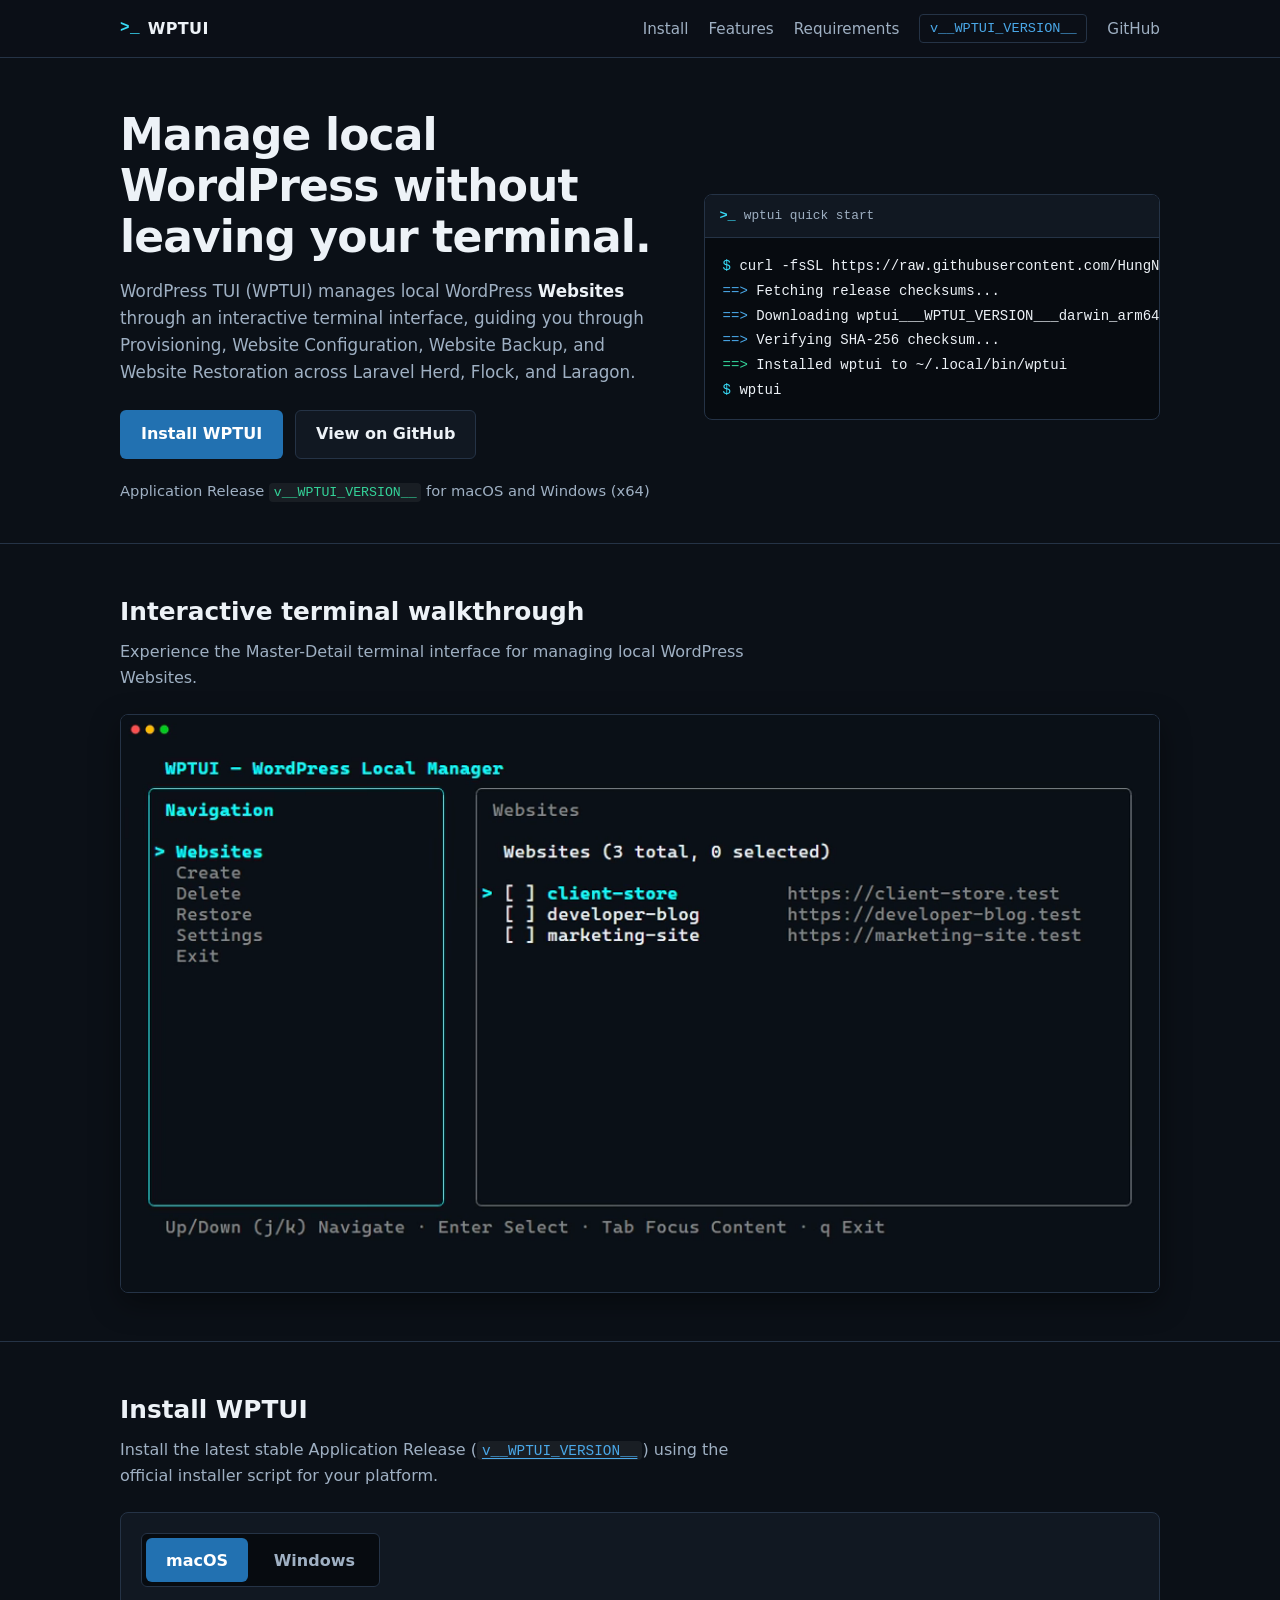
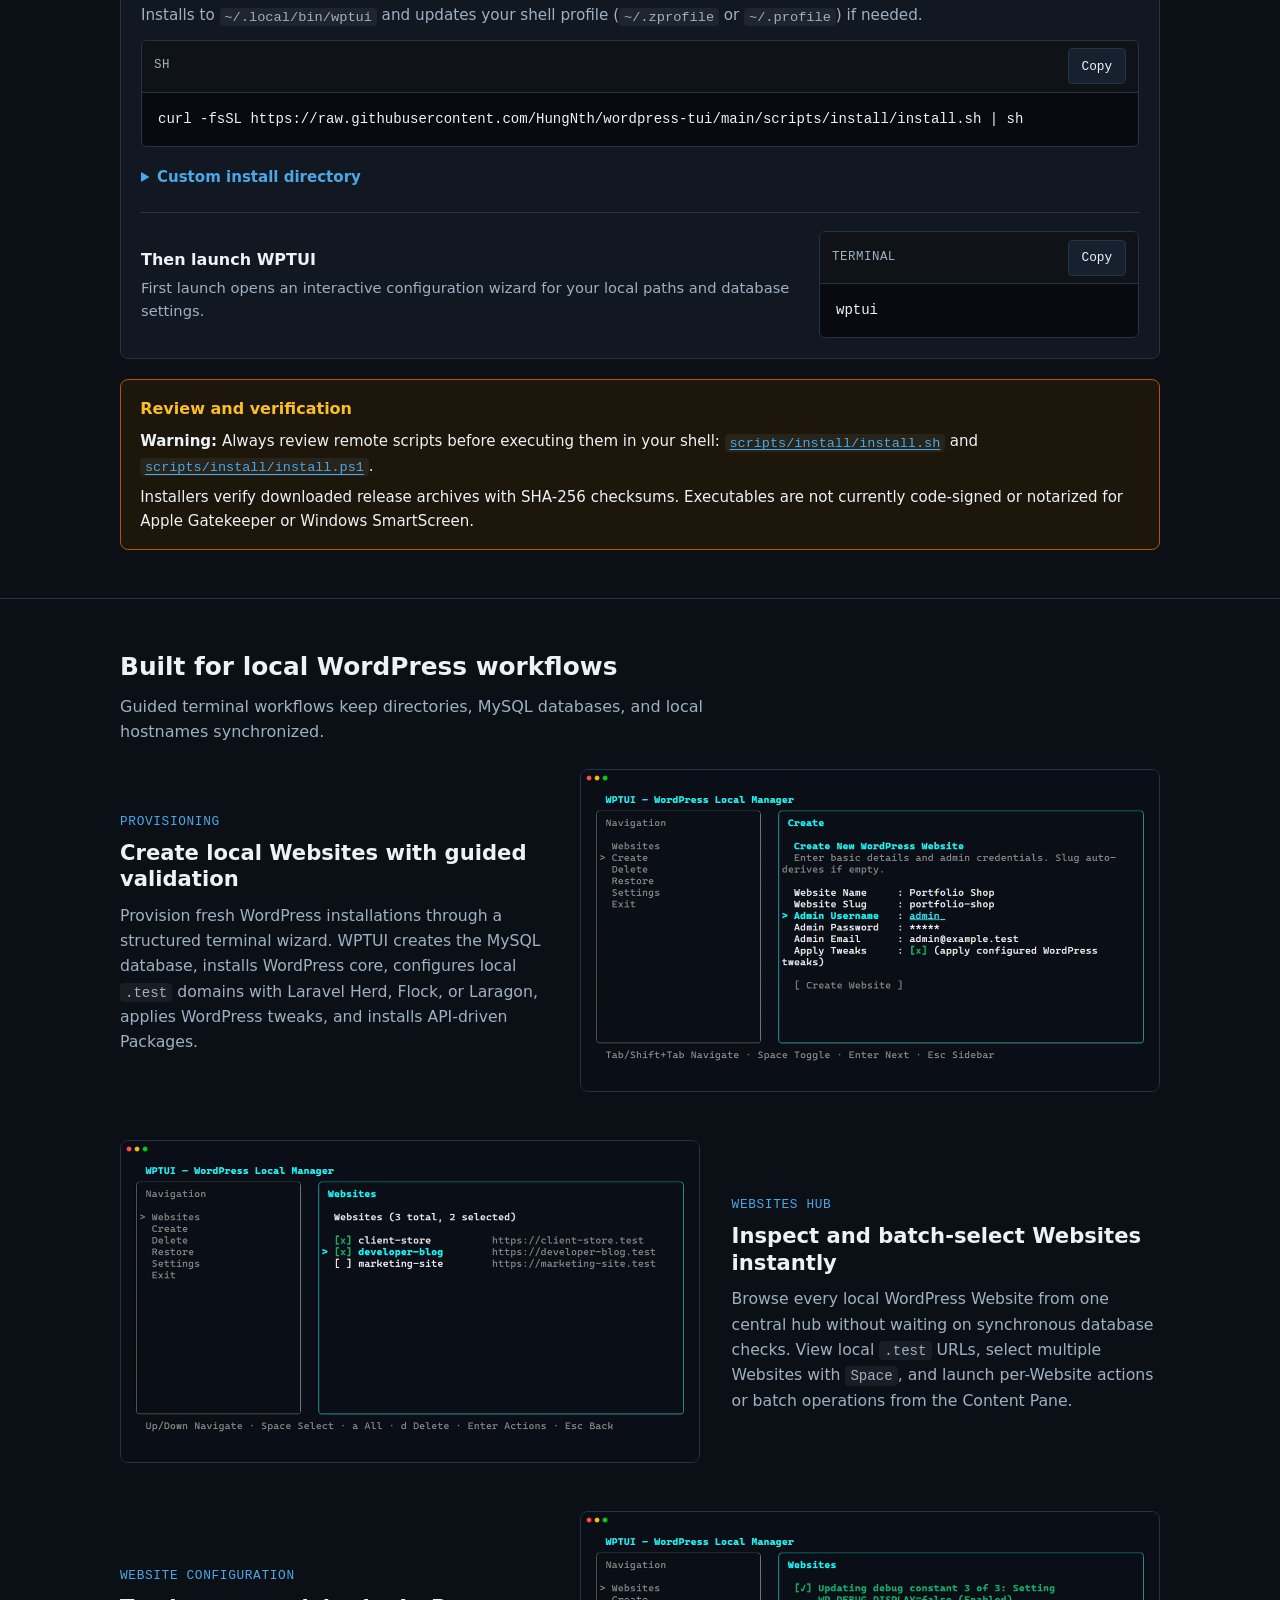
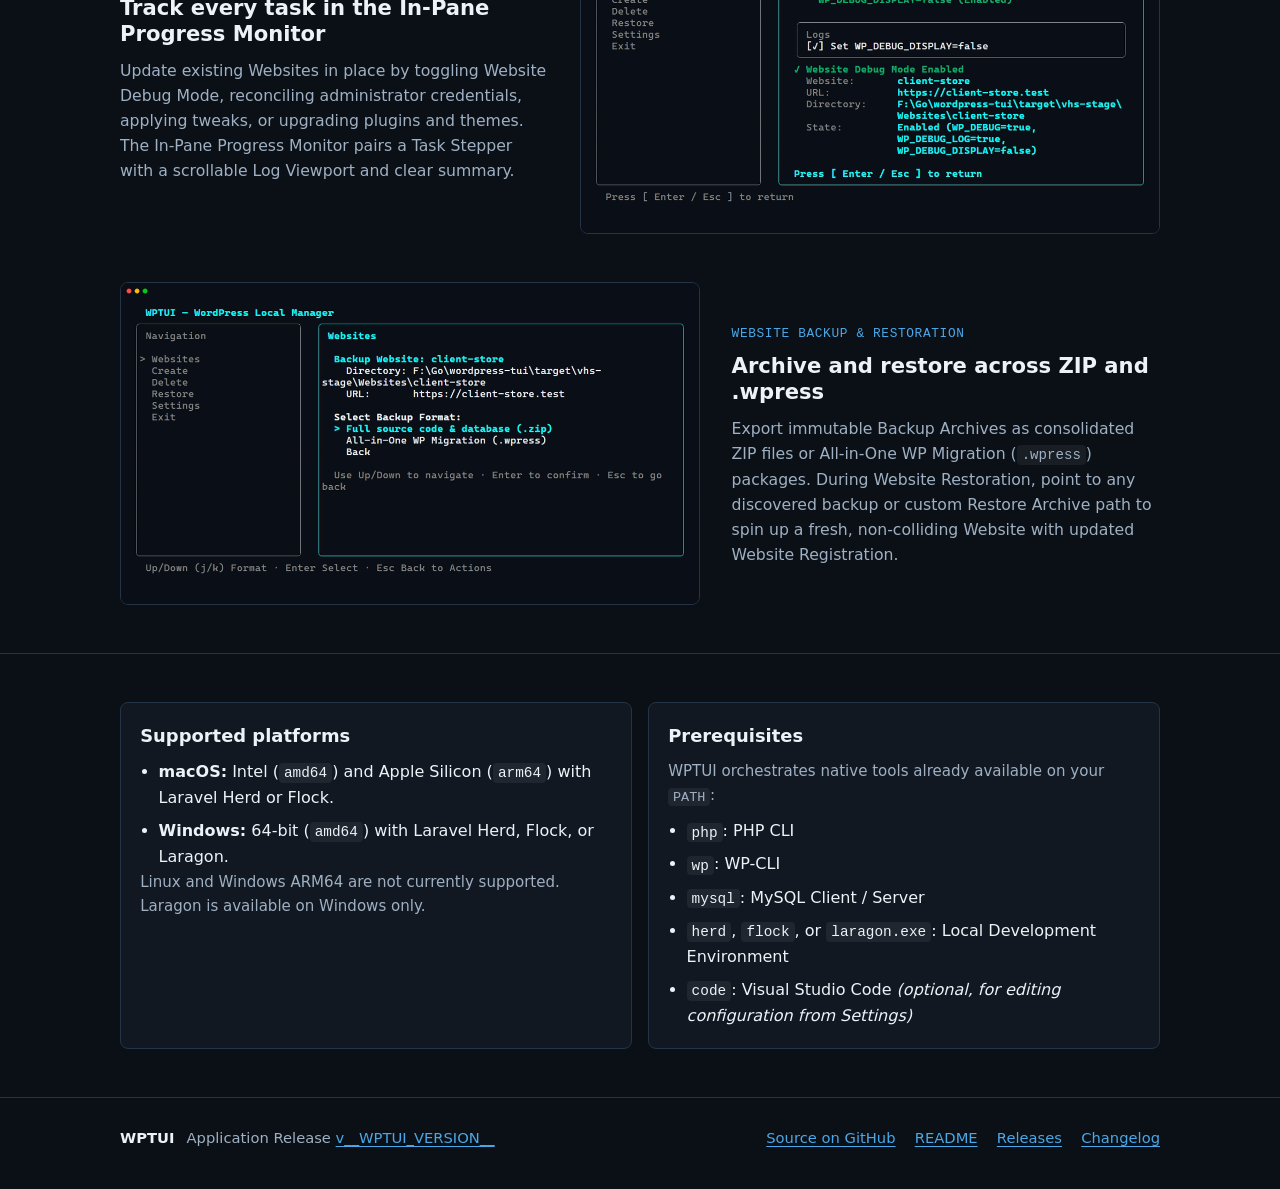
==== website/index.html @ 17cd55c3 "feat(pages): rename site to website and add TrueColor TUI demo and screenshots" ====
<!doctype html>
<html lang="en">
<head>
  <meta charset="utf-8">
  <meta name="viewport" content="width=device-width, initial-scale=1">
  <title>WPTUI: Manage local WordPress without leaving your terminal</title>
  <meta name="description" content="WordPress TUI (WPTUI) manages local WordPress Websites through an interactive terminal interface on macOS and Windows.">
  <link rel="stylesheet" href="styles.css">
</head>
<body>
  <a class="skip-link" href="#main">Skip to main content</a>

  <header class="site-header">
    <div class="container header-inner">
      <a class="brand" href="#top" aria-label="WPTUI home">
        <span class="brand-prompt" aria-hidden="true">&gt;_</span>
        <span class="brand-name">WPTUI</span>
      </a>
      <nav class="site-nav" aria-label="Primary">
        <a href="#install">Install</a>
        <a href="#features">Features</a>
        <a href="#requirements">Requirements</a>
        <a class="nav-version" href="https://github.com/HungNth/wordpress-tui/releases/tag/v__WPTUI_VERSION__">v__WPTUI_VERSION__</a>
        <a href="https://github.com/HungNth/wordpress-tui">GitHub</a>
      </nav>
    </div>
  </header>

  <main id="main">
    <section id="top" class="hero">
      <div class="container hero-grid">
        <div class="hero-copy">
          <h1>Manage local WordPress without leaving your terminal.</h1>
          <p class="hero-lead">
            WordPress TUI (WPTUI) manages local WordPress <strong>Websites</strong> through an interactive terminal interface, guiding you through Provisioning, Website Configuration, Website Backup, and Website Restoration across Laravel Herd, Flock, and Laragon.
          </p>
          <div class="hero-actions">
            <a class="btn btn-primary" href="#install">Install WPTUI</a>
            <a class="btn btn-secondary" href="https://github.com/HungNth/wordpress-tui">View on GitHub</a>
          </div>
          <p class="hero-release-note">
            Application Release <a href="https://github.com/HungNth/wordpress-tui/releases/tag/v__WPTUI_VERSION__"><code>v__WPTUI_VERSION__</code></a> for macOS and Windows (x64)
          </p>
        </div>

        <aside class="terminal-card" aria-label="Install and launch WPTUI terminal example">
          <div class="terminal-bar" aria-hidden="true">
            <span class="terminal-bar-prompt">&gt;_</span>
            <span class="terminal-title">wptui quick start</span>
          </div>
          <pre class="terminal-body"><code><span class="t-prompt">$</span> curl -fsSL https://raw.githubusercontent.com/HungNth/wordpress-tui/main/scripts/install/install.sh | sh
<span class="t-info">==&gt;</span> Fetching release checksums...
<span class="t-info">==&gt;</span> Downloading wptui___WPTUI_VERSION___darwin_arm64.zip...
<span class="t-info">==&gt;</span> Verifying SHA-256 checksum...
<span class="t-ok">==&gt;</span> Installed wptui to ~/.local/bin/wptui
<span class="t-prompt">$</span> wptui</code></pre>
        </aside>
      </div>
    </section>

    <section class="section section-demo" aria-labelledby="demo-heading">
      <div class="container">
        <div class="section-head">
          <h2 id="demo-heading">Interactive terminal walkthrough</h2>
          <p>
            Experience the Master-Detail terminal interface for managing local WordPress Websites.
          </p>
        </div>
        <div class="demo-viewport">
          <video
            autoplay
            loop
            muted
            playsinline
            poster="wptui-demo-preview.png"
            width="1080"
            height="600"
            aria-label="WPTUI Master-Detail terminal interface demonstration"
          >
            <source src="wptui-demo.webm" type="video/webm">
            <source src="wptui-demo.mp4" type="video/mp4">
            <img src="wptui-demo-preview.png" alt="WPTUI terminal interface preview showing Websites Hub with local WordPress installations" width="1080" height="600">
          </video>
        </div>
      </div>
    </section>

    <section id="install" class="section section-install" aria-labelledby="install-heading">
      <div class="container">
        <div class="section-head">
          <h2 id="install-heading">Install WPTUI</h2>
          <p>
            Install the latest stable Application Release (<a href="https://github.com/HungNth/wordpress-tui/releases/tag/v__WPTUI_VERSION__"><code>v__WPTUI_VERSION__</code></a>) using the official installer script for your platform.
          </p>
        </div>

        <div class="install-shell">
          <div class="tab-list" role="tablist" aria-label="Operating system">
            <button
              type="button"
              id="tab-macos"
              class="tab-btn"
              role="tab"
              aria-selected="true"
              aria-controls="panel-macos"
              tabindex="0"
              data-platform="macos"
            >
              macOS
            </button>
            <button
              type="button"
              id="tab-windows"
              class="tab-btn"
              role="tab"
              aria-selected="false"
              aria-controls="panel-windows"
              tabindex="-1"
              data-platform="windows"
            >
              Windows
            </button>
          </div>

          <div
            id="panel-macos"
            class="tab-panel"
            role="tabpanel"
            aria-labelledby="tab-macos"
            tabindex="0"
          >
            <h3 class="panel-heading">macOS</h3>
            <p class="panel-note">
              Installs to <code>~/.local/bin/wptui</code> and updates your shell profile (<code>~/.zprofile</code> or <code>~/.profile</code>) if needed.
            </p>
            <div class="command-block">
              <div class="command-bar">
                <span class="command-lang">sh</span>
                <button
                  type="button"
                  class="copy-btn"
                  data-copy-target="cmd-macos-default"
                  aria-label="Copy macOS default install command"
                >
                  Copy
                </button>
              </div>
              <pre><code id="cmd-macos-default">curl -fsSL https://raw.githubusercontent.com/HungNth/wordpress-tui/main/scripts/install/install.sh | sh</code></pre>
            </div>

            <details class="custom-dir">
              <summary>Custom install directory</summary>
              <p class="panel-note">Set <code>WPTUI_INSTALL_DIR</code> to choose a different location:</p>
              <div class="command-block">
                <div class="command-bar">
                  <span class="command-lang">sh</span>
                  <button
                    type="button"
                    class="copy-btn"
                    data-copy-target="cmd-macos-custom"
                    aria-label="Copy macOS custom directory install command"
                  >
                    Copy
                  </button>
                </div>
                <pre><code id="cmd-macos-custom">curl -fsSL https://raw.githubusercontent.com/HungNth/wordpress-tui/main/scripts/install/install.sh | WPTUI_INSTALL_DIR="$HOME/bin" sh</code></pre>
              </div>
            </details>
          </div>

          <div
            id="panel-windows"
            class="tab-panel"
            role="tabpanel"
            aria-labelledby="tab-windows"
            tabindex="0"
          >
            <h3 class="panel-heading">Windows</h3>
            <p class="panel-note">
              Open PowerShell. Installs to <code>%LOCALAPPDATA%\Programs\wptui\wptui.exe</code> and updates your User <code>PATH</code>.
            </p>
            <div class="command-block">
              <div class="command-bar">
                <span class="command-lang">powershell</span>
                <button
                  type="button"
                  class="copy-btn"
                  data-copy-target="cmd-windows-default"
                  aria-label="Copy Windows default install commands"
                >
                  Copy
                </button>
              </div>
              <pre><code id="cmd-windows-default">irm https://raw.githubusercontent.com/HungNth/wordpress-tui/main/scripts/install/install.ps1 -OutFile install.ps1
powershell -NoProfile -ExecutionPolicy RemoteSigned -File .\install.ps1
Remove-Item install.ps1</code></pre>
            </div>

            <details class="custom-dir">
              <summary>Custom install directory</summary>
              <p class="panel-note">Download and run the installer with <code>-InstallDir</code>:</p>
              <div class="command-block">
                <div class="command-bar">
                  <span class="command-lang">powershell</span>
                  <button
                    type="button"
                    class="copy-btn"
                    data-copy-target="cmd-windows-custom"
                    aria-label="Copy Windows custom directory install commands"
                  >
                    Copy
                  </button>
                </div>
                <pre><code id="cmd-windows-custom">irm https://raw.githubusercontent.com/HungNth/wordpress-tui/main/scripts/install/install.ps1 -OutFile install.ps1
powershell -NoProfile -ExecutionPolicy RemoteSigned -File .\install.ps1 -InstallDir 'C:\Tools\wptui'
Remove-Item install.ps1</code></pre>
              </div>
            </details>
          </div>

          <div class="launch-row">
            <div class="launch-copy">
              <strong>Then launch WPTUI</strong>
              <span>First launch opens an interactive configuration wizard for your local paths and database settings.</span>
            </div>
            <div class="command-block">
              <div class="command-bar">
                <span class="command-lang">terminal</span>
                <button
                  type="button"
                  class="copy-btn"
                  data-copy-target="cmd-launch"
                  aria-label="Copy wptui launch command"
                >
                  Copy
                </button>
              </div>
              <pre><code id="cmd-launch">wptui</code></pre>
            </div>
          </div>

          <div id="copy-status" class="sr-only" role="status" aria-live="polite"></div>
        </div>

        <aside class="security-box" aria-labelledby="security-heading">
          <h3 id="security-heading">Review and verification</h3>
          <p>
            <strong>Warning:</strong> Always review remote scripts before executing them in your shell:
            <a href="https://github.com/HungNth/wordpress-tui/blob/main/scripts/install/install.sh"><code>scripts/install/install.sh</code></a>
            and
            <a href="https://github.com/HungNth/wordpress-tui/blob/main/scripts/install/install.ps1"><code>scripts/install/install.ps1</code></a>.
          </p>
          <p>
            Installers verify downloaded release archives with SHA-256 checksums. Executables are not currently code-signed or notarized for Apple Gatekeeper or Windows SmartScreen.
          </p>
        </aside>
      </div>
    </section>

    <section id="features" class="section" aria-labelledby="features-heading">
      <div class="container">
        <div class="section-head">
          <h2 id="features-heading">Built for local WordPress workflows</h2>
          <p>
            Guided terminal workflows keep directories, MySQL databases, and local hostnames synchronized.
          </p>
        </div>

        <div class="feature-showcase">
          <article class="feature-row">
            <div class="feature-copy">
              <span class="feature-kicker">Provisioning</span>
              <h3>Create local Websites with guided validation</h3>
              <p>
                Provision fresh WordPress installations through a structured terminal wizard. WPTUI creates the MySQL database, installs WordPress core, configures local <code>.test</code> domains with Laravel Herd, Flock, or Laragon, applies WordPress tweaks, and installs API-driven Packages.
              </p>
            </div>
            <figure class="feature-media screenshot-frame">
              <picture>
                <source srcset="screenshot-provisioning.webp" type="image/webp">
                <img
                  src="screenshot-provisioning.png"
                  alt="WPTUI Create Wizard screen inside the terminal showing Website Name Portfolio Shop, Website Slug portfolio-shop, Admin Username focus, and Apply Tweaks enabled"
                  width="1080"
                  height="600"
                  loading="lazy"
                  decoding="async"
                >
              </picture>
            </figure>
          </article>

          <article class="feature-row feature-row-reverse">
            <div class="feature-copy">
              <span class="feature-kicker">Websites Hub</span>
              <h3>Inspect and batch-select Websites instantly</h3>
              <p>
                Browse every local WordPress Website from one central hub without waiting on synchronous database checks. View local <code>.test</code> URLs, select multiple Websites with <code>Space</code>, and launch per-Website actions or batch operations from the Content Pane.
              </p>
            </div>
            <figure class="feature-media screenshot-frame">
              <picture>
                <source srcset="screenshot-hub.webp" type="image/webp">
                <img
                  src="screenshot-hub.png"
                  alt="WPTUI Websites Hub screen displaying three local WordPress Websites with .test URLs and green multi-select checkmarks on client-store and developer-blog"
                  width="1080"
                  height="600"
                  loading="lazy"
                  decoding="async"
                >
              </picture>
            </figure>
          </article>

          <article class="feature-row">
            <div class="feature-copy">
              <span class="feature-kicker">Website Configuration</span>
              <h3>Track every task in the In-Pane Progress Monitor</h3>
              <p>
                Update existing Websites in place by toggling Website Debug Mode, reconciling administrator credentials, applying tweaks, or upgrading plugins and themes. The In-Pane Progress Monitor pairs a Task Stepper with a scrollable Log Viewport and clear summary.
              </p>
            </div>
            <figure class="feature-media screenshot-frame">
              <picture>
                <source srcset="screenshot-progress.webp" type="image/webp">
                <img
                  src="screenshot-progress.png"
                  alt="WPTUI In-Pane Progress Monitor displaying completed green Task Stepper markers, log output for WP_DEBUG_DISPLAY, and a Website Debug Mode Enabled summary for client-store"
                  width="1080"
                  height="600"
                  loading="lazy"
                  decoding="async"
                >
              </picture>
            </figure>
          </article>

          <article class="feature-row feature-row-reverse">
            <div class="feature-copy">
              <span class="feature-kicker">Website Backup &amp; Restoration</span>
              <h3>Archive and restore across ZIP and .wpress</h3>
              <p>
                Export immutable Backup Archives as consolidated ZIP files or All-in-One WP Migration (<code>.wpress</code>) packages. During Website Restoration, point to any discovered backup or custom Restore Archive path to spin up a fresh, non-colliding Website with updated Website Registration.
              </p>
            </div>
            <figure class="feature-media screenshot-frame">
              <picture>
                <source srcset="screenshot-backup.webp" type="image/webp">
                <img
                  src="screenshot-backup.png"
                  alt="WPTUI Backup Format selection screen for client-store showing Full source code and database (.zip) selected above All-in-One WP Migration (.wpress)"
                  width="1080"
                  height="600"
                  loading="lazy"
                  decoding="async"
                >
              </picture>
            </figure>
          </article>
        </div>
      </div>
    </section>

    <section id="requirements" class="section" aria-labelledby="requirements-heading">
      <div class="container two-col">
        <article class="info-panel">
          <h2 id="requirements-heading">Supported platforms</h2>
          <ul class="clean-list">
            <li>
              <strong>macOS:</strong> Intel (<code>amd64</code>) and Apple Silicon (<code>arm64</code>) with Laravel Herd or Flock.
            </li>
            <li>
              <strong>Windows:</strong> 64-bit (<code>amd64</code>) with Laravel Herd, Flock, or Laragon.
            </li>
          </ul>
          <p class="muted-note">
            Linux and Windows ARM64 are not currently supported. Laragon is available on Windows only.
          </p>
        </article>

        <article class="info-panel">
          <h2>Prerequisites</h2>
          <p class="muted-note">
            WPTUI orchestrates native tools already available on your <code>PATH</code>:
          </p>
          <ul class="clean-list">
            <li><code>php</code>: PHP CLI</li>
            <li><code>wp</code>: WP-CLI</li>
            <li><code>mysql</code>: MySQL Client / Server</li>
            <li><code>herd</code>, <code>flock</code>, or <code>laragon.exe</code>: Local Development Environment</li>
            <li><code>code</code>: Visual Studio Code <em>(optional, for editing configuration from Settings)</em></li>
          </ul>
        </article>
      </div>
    </section>
  </main>

  <footer class="site-footer">
    <div class="container footer-inner">
      <div class="footer-brand">
        <strong>WPTUI</strong>
        <span>Application Release <a href="https://github.com/HungNth/wordpress-tui/releases/tag/v__WPTUI_VERSION__">v__WPTUI_VERSION__</a></span>
      </div>
      <nav class="footer-links" aria-label="Resources">
        <a href="https://github.com/HungNth/wordpress-tui">Source on GitHub</a>
        <a href="https://github.com/HungNth/wordpress-tui#readme">README</a>
        <a href="https://github.com/HungNth/wordpress-tui/releases">Releases</a>
        <a href="https://github.com/HungNth/wordpress-tui/blob/main/CHANGELOG.md">Changelog</a>
      </nav>
    </div>
  </footer>

  <script src="script.js" defer></script>
</body>
</html>
---- website/styles.css ----
:root {
  --bg: #0b1017;
  --surface: #111822;
  --surface-raised: #16202e;
  --code-bg: #070b10;
  --border: #253346;
  --text: #edf2f7;
  --muted: #9fb0c3;
  --wp-blue: #2271b1;
  --wp-blue-hover: #2c86ce;
  --accent: #4aa8e8;
  --focus: #38d9f5;
  --ok: #34d399;
  --warn-border: #b45309;
  --warn-bg: #1c160b;
  --warn-text: #fbbf24;
  --mono: ui-monospace, SFMono-Regular, Menlo, Monaco, Consolas, "Liberation Mono", "Courier New", monospace;
  --sans: system-ui, -apple-system, BlinkMacSystemFont, "Segoe UI", Roboto, sans-serif;
  --radius-sm: 4px;
  --radius-md: 6px;
  --radius-lg: 8px;
}

*,
*::before,
*::after {
  box-sizing: border-box;
}

html {
  scroll-behavior: smooth;
}

body {
  margin: 0;
  background: var(--bg);
  color: var(--text);
  font-family: var(--sans);
  font-size: 1rem;
  line-height: 1.6;
  -webkit-font-smoothing: antialiased;
}

a {
  color: var(--accent);
  text-underline-offset: 0.18em;
}

a:hover {
  color: #7cc5f5;
}

code,
pre {
  font-family: var(--mono);
}

code {
  font-size: 0.9em;
  background: rgba(255, 255, 255, 0.06);
  padding: 0.12em 0.35em;
  border-radius: 4px;
}

pre code {
  background: none;
  padding: 0;
  font-size: 0.875rem;
}

:focus-visible {
  outline: 2px solid var(--focus);
  outline-offset: 2px;
}

.sr-only {
  position: absolute;
  width: 1px;
  height: 1px;
  padding: 0;
  margin: -1px;
  overflow: hidden;
  clip: rect(0, 0, 0, 0);
  white-space: nowrap;
  border: 0;
}

.skip-link {
  position: absolute;
  left: -9999px;
  top: 0;
  background: var(--wp-blue);
  color: #ffffff;
  padding: 0.65rem 1rem;
  font-weight: 600;
  z-index: 100;
}

.skip-link:focus {
  left: 1rem;
  top: 1rem;
  border-radius: 6px;
}

.container {
  width: min(1040px, 100% - 2rem);
  margin-inline: auto;
}

/* Header */
.site-header {
  border-bottom: 1px solid var(--border);
  background: rgba(11, 16, 23, 0.92);
}

.header-inner {
  display: flex;
  flex-wrap: wrap;
  align-items: center;
  justify-content: space-between;
  gap: 0.75rem 1.5rem;
  padding-block: 0.9rem;
}

.brand {
  display: inline-flex;
  align-items: center;
  gap: 0.5rem;
  color: var(--text);
  text-decoration: none;
  font-weight: 700;
  letter-spacing: 0.02em;
}

.brand-prompt {
  color: var(--focus);
  font-family: var(--mono);
}

.site-nav {
  display: flex;
  flex-wrap: wrap;
  align-items: center;
  gap: 0.65rem 1.25rem;
  font-size: 0.95rem;
}

.site-nav a {
  color: var(--muted);
  text-decoration: none;
}

.site-nav a:hover {
  color: var(--text);
}

.site-nav .nav-version {
  font-family: var(--mono);
  font-size: 0.85rem;
  color: var(--accent);
  border: 1px solid var(--border);
  border-radius: var(--radius-sm);
  padding: 0.15rem 0.6rem;
}

/* Hero */
.hero {
  padding-block: 3.25rem 2.5rem;
  border-bottom: 1px solid var(--border);
}

.hero-grid {
  display: grid;
  grid-template-columns: minmax(0, 1.15fr) minmax(0, 0.95fr);
  gap: 2rem;
  align-items: center;
}


h1 {
  margin: 0 0 1rem;
  font-size: clamp(1.9rem, 3.6vw, 2.75rem);
  line-height: 1.15;
  letter-spacing: -0.02em;
}

.hero-lead {
  margin: 0 0 1.5rem;
  color: var(--muted);
  font-size: 1.05rem;
  max-width: 58ch;
}

.hero-lead strong {
  color: var(--text);
}

.hero-actions {
  display: flex;
  flex-wrap: wrap;
  gap: 0.75rem;
}

.hero-release-note {
  margin: 1.25rem 0 0;
  font-size: 0.92rem;
  color: var(--muted);
}

.hero-release-note a {
  color: var(--ok);
  text-decoration: none;
}

.hero-release-note a:hover {
  color: #6ee7b7;
  text-decoration: underline;
}

.btn {
  display: inline-flex;
  align-items: center;
  justify-content: center;
  padding: 0.68rem 1.25rem;
  min-height: 44px;
  border-radius: var(--radius-md);
  font-weight: 600;
  text-decoration: none;
  border: 1px solid transparent;
  transition: background-color 0.15s ease, border-color 0.15s ease;
}

.btn-primary {
  background: var(--wp-blue);
  color: #ffffff;
}

.btn-primary:hover {
  background: var(--wp-blue-hover);
  color: #ffffff;
}

.btn-secondary {
  background: var(--surface);
  color: var(--text);
  border-color: var(--border);
}

.btn-secondary:hover {
  background: var(--surface-raised);
  color: #ffffff;
  border-color: #3d526f;
}

/* Terminal Card */
.terminal-card {
  background: var(--code-bg);
  border: 1px solid var(--border);
  border-radius: var(--radius-lg);
  overflow: hidden;
  min-width: 0;
}

.terminal-bar {
  display: flex;
  align-items: center;
  gap: 0.5rem;
  padding: 0.65rem 0.9rem;
  background: var(--surface);
  border-bottom: 1px solid var(--border);
}

.terminal-bar-prompt {
  color: var(--focus);
  font-family: var(--mono);
  font-weight: 700;
  font-size: 0.85rem;
}

.terminal-title {
  font-family: var(--mono);
  font-size: 0.8rem;
  color: var(--muted);
}

.terminal-body {
  margin: 0;
  padding: 1rem 1.1rem;
  overflow-x: auto;
  line-height: 1.55;
}

.t-prompt {
  color: var(--focus);
}

.t-info {
  color: var(--accent);
}

.t-ok {
  color: var(--ok);
}

/* Sections */
.section {
  padding-block: 3rem;
  border-bottom: 1px solid var(--border);
}

.section-head {
  margin-bottom: 1.5rem;
}

.section-head h2 {
  margin: 0 0 0.45rem;
  font-size: 1.55rem;
}

.section-head p {
  margin: 0;
  color: var(--muted);
  max-width: 65ch;
}

.demo-viewport {
  background: var(--code-bg);
  border: 1px solid var(--border);
  border-radius: var(--radius-lg);
  overflow: hidden;
  box-shadow: 0 10px 30px rgba(0, 0, 0, 0.4);
}

.demo-viewport video,
.demo-viewport img {
  display: block;
  width: 100%;
  height: auto;
}

/* Install */
.install-shell {
  background: var(--surface);
  border: 1px solid var(--border);
  border-radius: var(--radius-lg);
  padding: 1.25rem;
}

body:not(.js-enabled) .tab-list,
body:not(.js-enabled) .copy-btn {
  display: none;
}

.tab-list {
  display: inline-flex;
  gap: 0.35rem;
  padding: 0.25rem;
  background: var(--code-bg);
  border: 1px solid var(--border);
  border-radius: var(--radius-md);
  margin-bottom: 1rem;
}

.tab-btn {
  appearance: none;
  background: transparent;
  color: var(--muted);
  border: 0;
  border-radius: var(--radius-md);
  min-height: 44px;
  padding: 0.5rem 1.25rem;
  display: inline-flex;
  align-items: center;
  justify-content: center;
  font: inherit;
  font-weight: 600;
  cursor: pointer;
}

.tab-btn:hover {
  color: var(--text);
}

.tab-btn[aria-selected="true"] {
  background: var(--wp-blue);
  color: #ffffff;
}

.tab-panel + .tab-panel {
  margin-top: 1.5rem;
}

body.js-enabled .tab-panel + .tab-panel {
  margin-top: 0;
}

.panel-heading {
  margin: 0 0 0.4rem;
  font-size: 1.1rem;
}

body.js-enabled .panel-heading {
  position: absolute;
  width: 1px;
  height: 1px;
  overflow: hidden;
  clip: rect(0, 0, 0, 0);
}

.panel-note {
  margin: 0 0 0.75rem;
  color: var(--muted);
  font-size: 0.95rem;
}

.command-block {
  background: var(--code-bg);
  border: 1px solid var(--border);
  border-radius: var(--radius-md);
  overflow: hidden;
}

.command-bar {
  display: flex;
  align-items: center;
  justify-content: space-between;
  padding: 0.45rem 0.75rem;
  background: rgba(255, 255, 255, 0.03);
  border-bottom: 1px solid var(--border);
}

.command-lang {
  font-family: var(--mono);
  font-size: 0.78rem;
  color: var(--muted);
  text-transform: uppercase;
  letter-spacing: 0.04em;
}

.copy-btn {
  appearance: none;
  background: var(--surface-raised);
  color: var(--text);
  border: 1px solid var(--border);
  border-radius: var(--radius-sm);
  min-height: 36px;
  min-width: 54px;
  padding: 0.35rem 0.8rem;
  display: inline-flex;
  align-items: center;
  justify-content: center;
  font-family: var(--mono);
  font-size: 0.8rem;
  cursor: pointer;
}

.copy-btn:hover {
  border-color: var(--accent);
}

.copy-btn[data-copied="true"] {
  border-color: var(--ok);
  color: var(--ok);
}

.command-block pre {
  margin: 0;
  padding: 0.9rem 1rem;
  overflow-x: auto;
  line-height: 1.55;
}

.custom-dir {
  margin-top: 0.9rem;
}

.custom-dir summary {
  cursor: pointer;
  color: var(--accent);
  font-weight: 600;
  font-size: 0.94rem;
  width: fit-content;
  padding-block: 0.2rem;
}

.custom-dir[open] summary {
  margin-bottom: 0.65rem;
}

.launch-row {
  margin-top: 1.25rem;
  padding-top: 1.15rem;
  border-top: 1px solid var(--border);
  display: grid;
  grid-template-columns: minmax(0, 1fr) minmax(220px, 320px);
  gap: 1rem;
  align-items: center;
}

.launch-copy {
  display: flex;
  flex-direction: column;
  gap: 0.2rem;
}

.launch-copy span {
  color: var(--muted);
  font-size: 0.92rem;
}

.security-box {
  margin-top: 1.25rem;
  padding: 1rem 1.2rem;
  border: 1px solid var(--warn-border);
  background: var(--warn-bg);
  border-radius: var(--radius-lg);
}

.security-box h3 {
  margin: 0 0 0.45rem;
  font-size: 1rem;
  color: var(--warn-text);
}

.security-box p {
  margin: 0.4rem 0 0;
  font-size: 0.94rem;
  color: var(--text);
}
/* Cards & Info */
.feature-showcase {
  display: flex;
  flex-direction: column;
  gap: 3rem;
}

.feature-row {
  display: grid;
  grid-template-columns: minmax(0, 0.85fr) minmax(0, 1.15fr);
  gap: 2rem;
  align-items: center;
}

.feature-row-reverse {
  grid-template-columns: minmax(0, 1.15fr) minmax(0, 0.85fr);
}

.feature-row-reverse .feature-media {
  grid-column: 1;
  grid-row: 1;
}

.feature-row-reverse .feature-copy {
  grid-column: 2;
  grid-row: 1;
}

.feature-kicker {
  display: inline-block;
  margin-bottom: 0.5rem;
  font-family: var(--mono);
  font-size: 0.8rem;
  text-transform: uppercase;
  letter-spacing: 0.05em;
  color: var(--accent);
}

.feature-copy h3 {
  margin: 0 0 0.65rem;
  font-size: 1.32rem;
  line-height: 1.25;
  color: var(--text);
}

.feature-copy p {
  margin: 0;
  color: var(--muted);
  font-size: 0.98rem;
}

.screenshot-frame {
  margin: 0;
  background: var(--code-bg);
  border: 1px solid var(--border);
  border-radius: var(--radius-lg);
  overflow: hidden;
}

.screenshot-frame img {
  display: block;
  width: 100%;
  height: auto;
}

.info-panel {
  background: var(--surface);
  border: 1px solid var(--border);
  border-radius: var(--radius-lg);
  padding: 1.2rem;
}

.info-panel h2 {
  margin: 0 0 0.55rem;
  font-size: 1.12rem;
}

.two-col {
  display: grid;
  grid-template-columns: repeat(2, minmax(0, 1fr));
  gap: 1rem;
}

.clean-list {
  margin: 0;
  padding-left: 1.15rem;
  color: var(--text);
}

.clean-list li + li {
  margin-top: 0.45rem;
}

.muted-note {
  margin: 0.85rem 0 0.65rem;
  color: var(--muted);
  font-size: 0.94rem;
}

.info-panel > .muted-note:first-of-type {
  margin-top: 0;
}

/* Footer */
.site-footer {
  padding-block: 1.75rem 2.5rem;
}

.footer-inner {
  display: flex;
  flex-wrap: wrap;
  align-items: center;
  justify-content: space-between;
  gap: 1rem;
  color: var(--muted);
  font-size: 0.92rem;
}

.footer-brand {
  display: flex;
  flex-wrap: wrap;
  align-items: center;
  gap: 0.75rem;
}

.footer-brand strong {
  color: var(--text);
}

.footer-links {
  display: flex;
  flex-wrap: wrap;
  gap: 0.65rem 1.2rem;
}

@media (max-width: 820px) {
  .hero-grid,
  .feature-row,
  .feature-row-reverse,
  .two-col,
  .launch-row {
    grid-template-columns: minmax(0, 1fr);
  }

  .feature-showcase {
    gap: 2.25rem;
  }

  .feature-row,
  .feature-row-reverse {
    gap: 1.15rem;
  }

  .feature-row-reverse .feature-media,
  .feature-row-reverse .feature-copy {
    grid-column: auto;
    grid-row: auto;
  }

  .hero {
    padding-block: 2.25rem 2rem;
  }

  .section {
    padding-block: 2.25rem;
  }
}

@media (prefers-reduced-motion: reduce) {
  html {
    scroll-behavior: auto;
  }

  .btn {
    transition: none;
  }
}
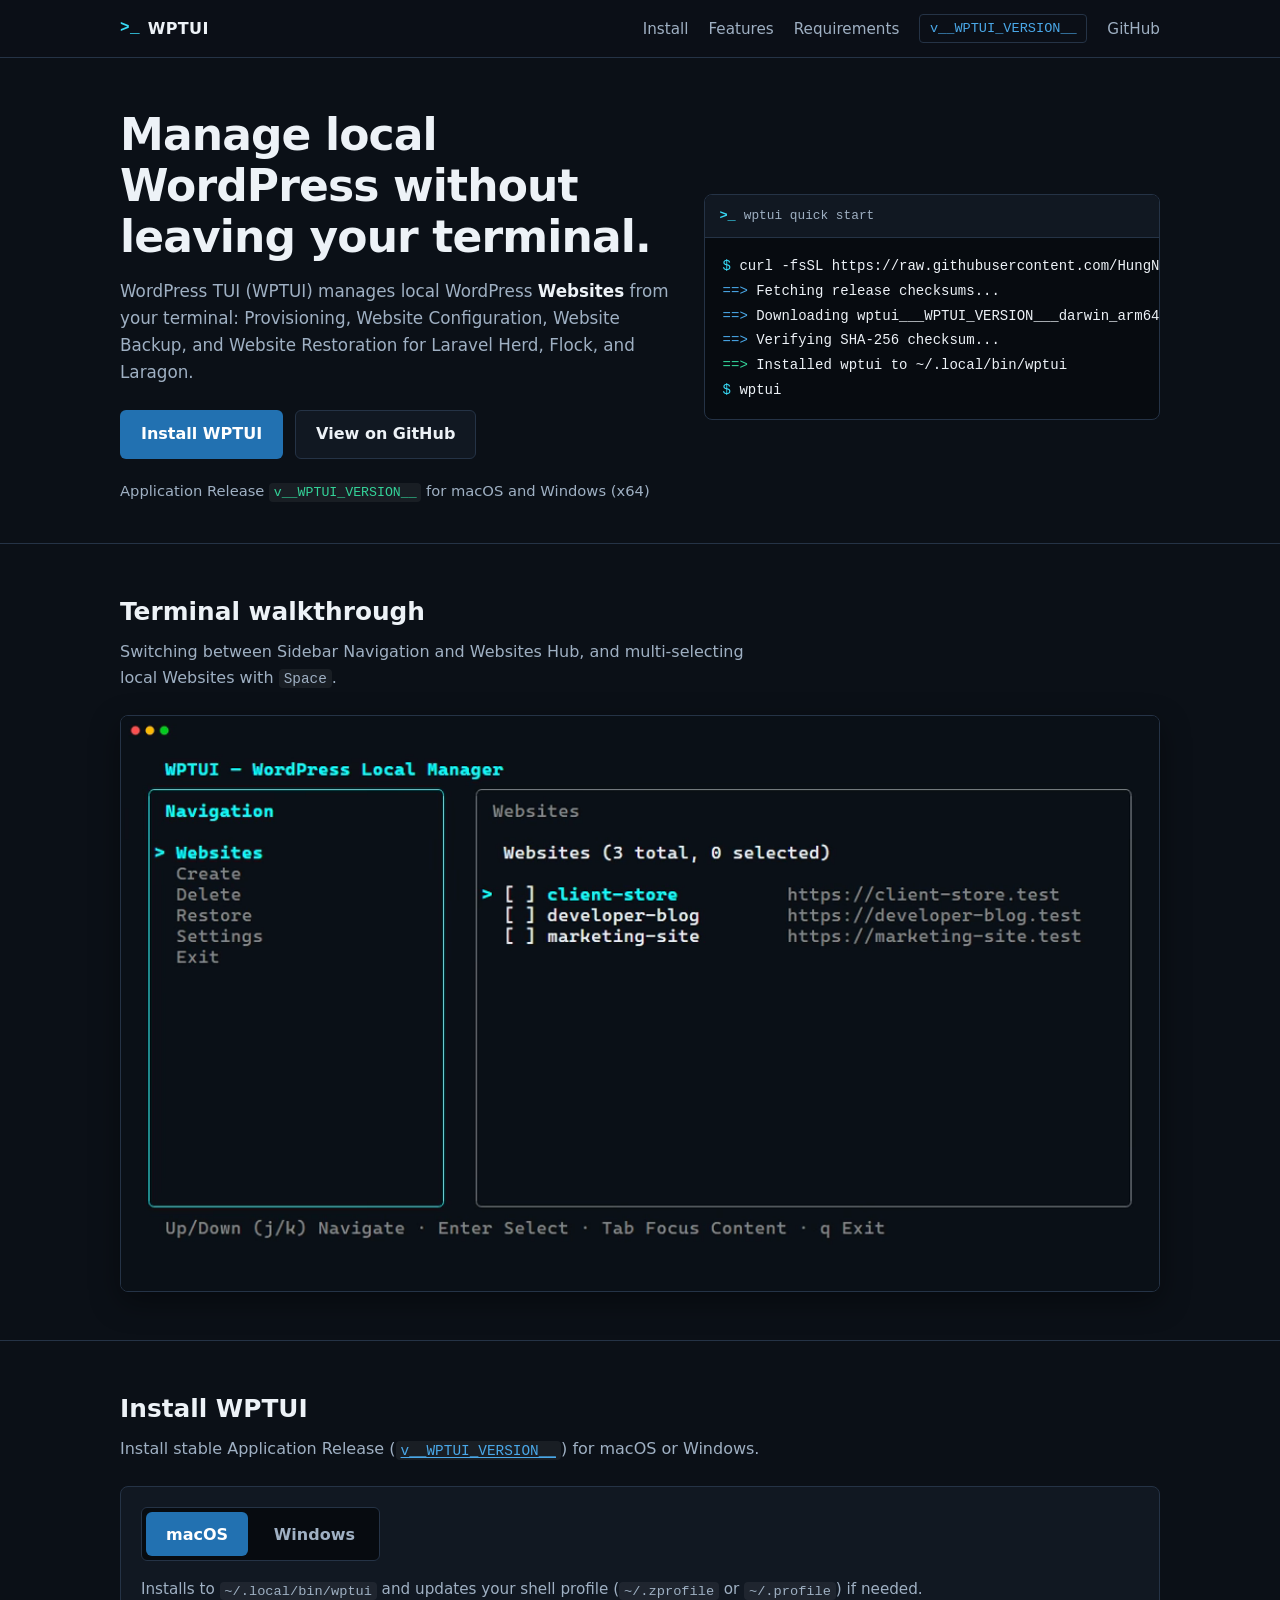
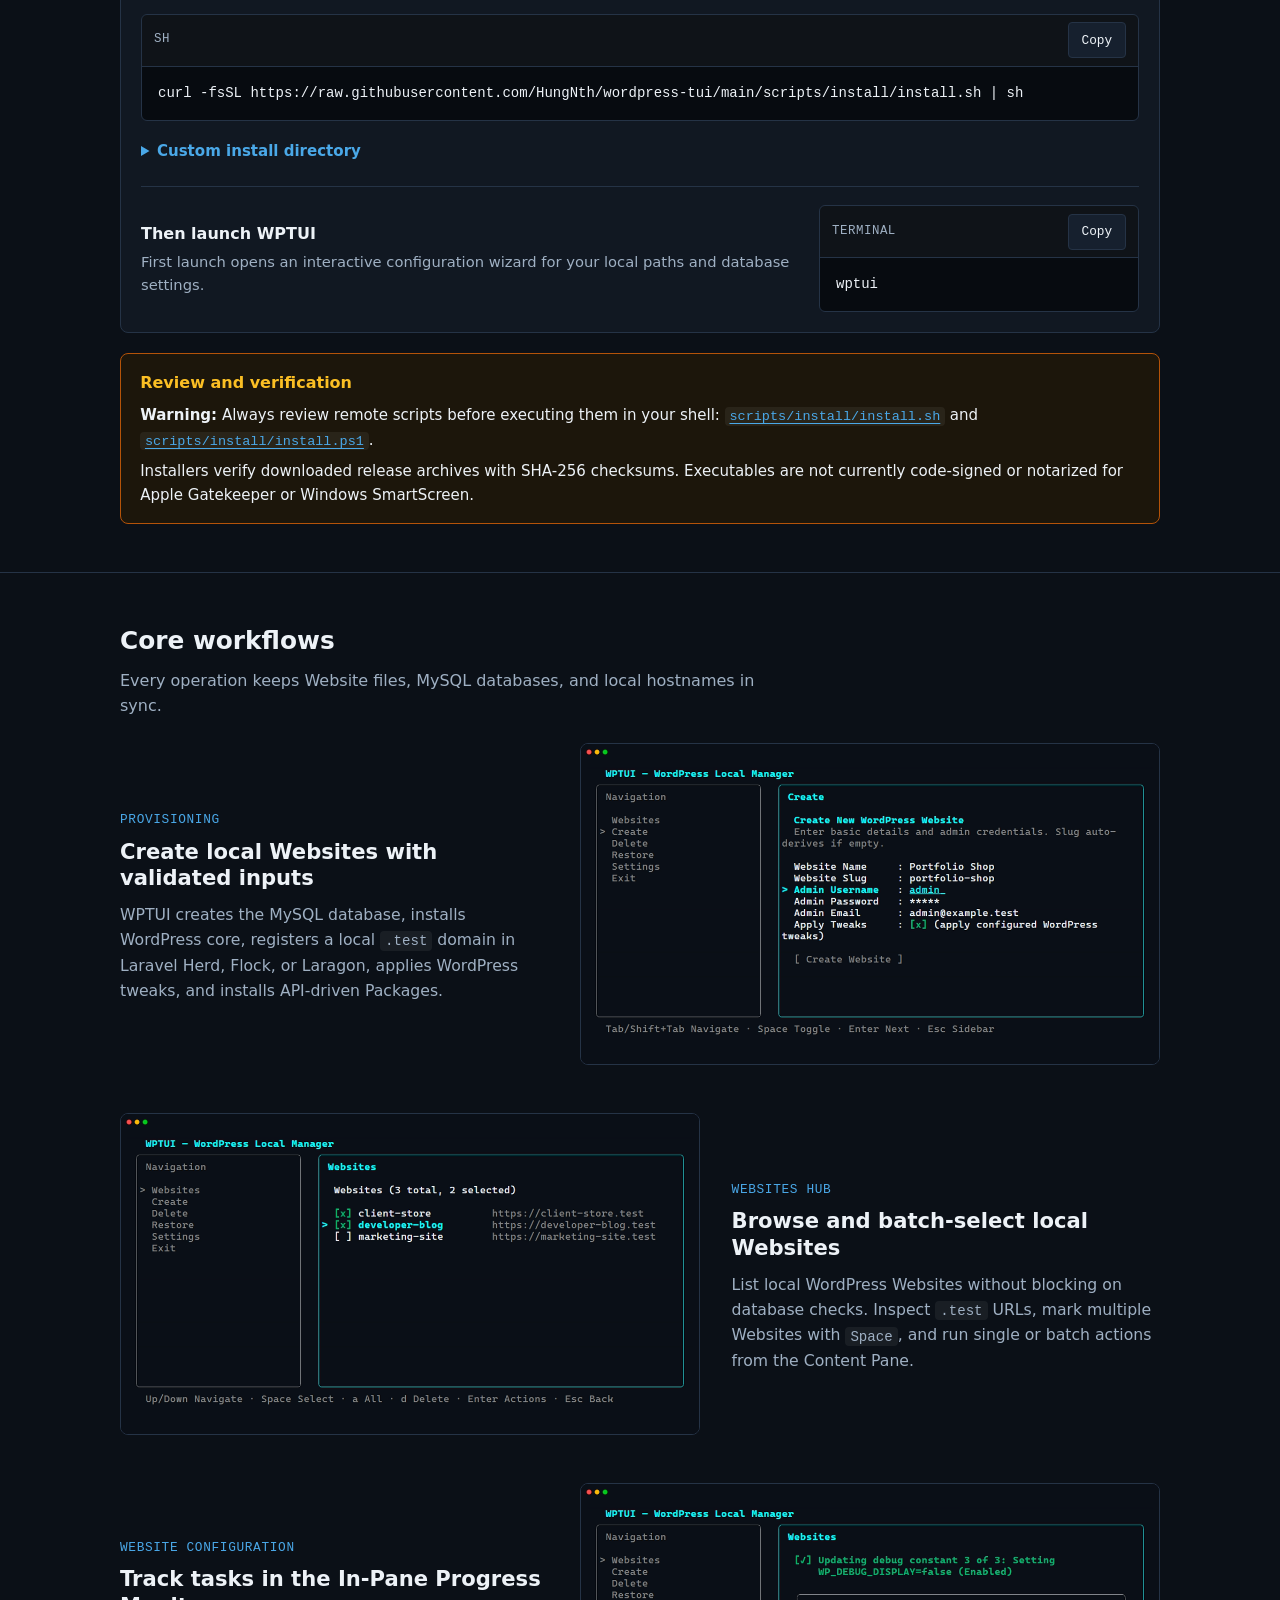
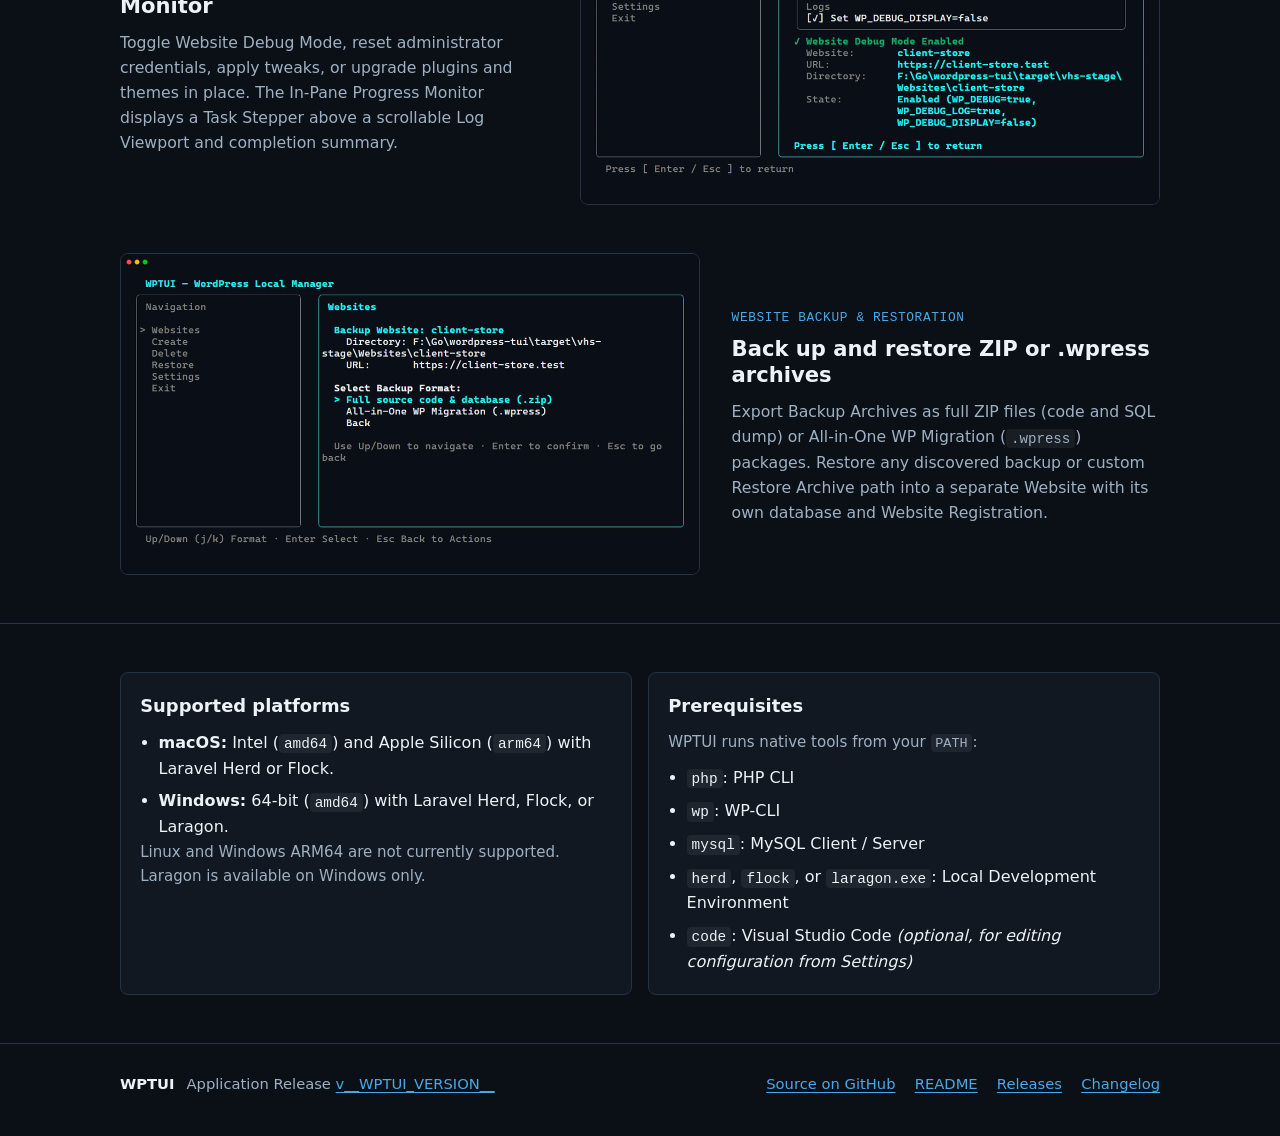
==== commit e9742fed: "feat(pages): optimize landing page for GitHub Pages and tighten copy Exclude source tape files and a" ====
--- a/website/index.html
+++ b/website/index.html
@@ -3,9 +3,23 @@
 <head>
   <meta charset="utf-8">
   <meta name="viewport" content="width=device-width, initial-scale=1">
+  <meta name="color-scheme" content="dark">
+  <meta name="theme-color" content="#0b1017">
   <title>WPTUI: Manage local WordPress without leaving your terminal</title>
   <meta name="description" content="WordPress TUI (WPTUI) manages local WordPress Websites through an interactive terminal interface on macOS and Windows.">
-  <link rel="stylesheet" href="styles.css">
+  <link rel="canonical" href="https://hungnth.github.io/wordpress-tui/">
+  <link rel="icon" href="favicon.svg" type="image/svg+xml">
+  <meta property="og:type" content="website">
+  <meta property="og:site_name" content="WPTUI">
+  <meta property="og:title" content="WPTUI: Manage local WordPress without leaving your terminal">
+  <meta property="og:description" content="WordPress TUI (WPTUI) manages local WordPress Websites through an interactive terminal interface on macOS and Windows.">
+  <meta property="og:url" content="https://hungnth.github.io/wordpress-tui/">
+  <meta property="og:image" content="https://hungnth.github.io/wordpress-tui/wptui-demo-preview.png">
+  <meta property="og:image:width" content="1080">
+  <meta property="og:image:height" content="600">
+  <meta property="og:image:alt" content="WPTUI terminal interface preview showing Websites Hub with local WordPress installations">
+  <meta name="twitter:card" content="summary_large_image">
+  <link rel="stylesheet" href="styles.css?v=__WPTUI_VERSION__">
 </head>
 <body>
   <a class="skip-link" href="#main">Skip to main content</a>
@@ -32,7 +46,7 @@
         <div class="hero-copy">
           <h1>Manage local WordPress without leaving your terminal.</h1>
           <p class="hero-lead">
-            WordPress TUI (WPTUI) manages local WordPress <strong>Websites</strong> through an interactive terminal interface, guiding you through Provisioning, Website Configuration, Website Backup, and Website Restoration across Laravel Herd, Flock, and Laragon.
+            WordPress TUI (WPTUI) manages local WordPress <strong>Websites</strong> from your terminal: Provisioning, Website Configuration, Website Backup, and Website Restoration for Laravel Herd, Flock, and Laragon.
           </p>
           <div class="hero-actions">
             <a class="btn btn-primary" href="#install">Install WPTUI</a>
@@ -61,9 +75,9 @@
     <section class="section section-demo" aria-labelledby="demo-heading">
       <div class="container">
         <div class="section-head">
-          <h2 id="demo-heading">Interactive terminal walkthrough</h2>
+          <h2 id="demo-heading">Terminal walkthrough</h2>
           <p>
-            Experience the Master-Detail terminal interface for managing local WordPress Websites.
+            Switching between Sidebar Navigation and Websites Hub, and multi-selecting local Websites with <code>Space</code>.
           </p>
         </div>
         <div class="demo-viewport">
@@ -73,6 +87,7 @@
             muted
             playsinline
             poster="wptui-demo-preview.png"
+            preload="metadata"
             width="1080"
             height="600"
             aria-label="WPTUI Master-Detail terminal interface demonstration"
@@ -90,7 +105,7 @@
         <div class="section-head">
           <h2 id="install-heading">Install WPTUI</h2>
           <p>
-            Install the latest stable Application Release (<a href="https://github.com/HungNth/wordpress-tui/releases/tag/v__WPTUI_VERSION__"><code>v__WPTUI_VERSION__</code></a>) using the official installer script for your platform.
+            Install stable Application Release (<a href="https://github.com/HungNth/wordpress-tui/releases/tag/v__WPTUI_VERSION__"><code>v__WPTUI_VERSION__</code></a>) for macOS or Windows.
           </p>
         </div>
 
@@ -260,9 +275,9 @@
     <section id="features" class="section" aria-labelledby="features-heading">
       <div class="container">
         <div class="section-head">
-          <h2 id="features-heading">Built for local WordPress workflows</h2>
+          <h2 id="features-heading">Core workflows</h2>
           <p>
-            Guided terminal workflows keep directories, MySQL databases, and local hostnames synchronized.
+            Every operation keeps Website files, MySQL databases, and local hostnames in sync.
           </p>
         </div>
 
@@ -270,9 +285,9 @@
           <article class="feature-row">
             <div class="feature-copy">
               <span class="feature-kicker">Provisioning</span>
-              <h3>Create local Websites with guided validation</h3>
+              <h3>Create local Websites with validated inputs</h3>
               <p>
-                Provision fresh WordPress installations through a structured terminal wizard. WPTUI creates the MySQL database, installs WordPress core, configures local <code>.test</code> domains with Laravel Herd, Flock, or Laragon, applies WordPress tweaks, and installs API-driven Packages.
+                WPTUI creates the MySQL database, installs WordPress core, registers a local <code>.test</code> domain in Laravel Herd, Flock, or Laragon, applies WordPress tweaks, and installs API-driven Packages.
               </p>
             </div>
             <figure class="feature-media screenshot-frame">
@@ -293,9 +308,9 @@
           <article class="feature-row feature-row-reverse">
             <div class="feature-copy">
               <span class="feature-kicker">Websites Hub</span>
-              <h3>Inspect and batch-select Websites instantly</h3>
+              <h3>Browse and batch-select local Websites</h3>
               <p>
-                Browse every local WordPress Website from one central hub without waiting on synchronous database checks. View local <code>.test</code> URLs, select multiple Websites with <code>Space</code>, and launch per-Website actions or batch operations from the Content Pane.
+                List local WordPress Websites without blocking on database checks. Inspect <code>.test</code> URLs, mark multiple Websites with <code>Space</code>, and run single or batch actions from the Content Pane.
               </p>
             </div>
             <figure class="feature-media screenshot-frame">
@@ -316,9 +331,9 @@
           <article class="feature-row">
             <div class="feature-copy">
               <span class="feature-kicker">Website Configuration</span>
-              <h3>Track every task in the In-Pane Progress Monitor</h3>
+              <h3>Track tasks in the In-Pane Progress Monitor</h3>
               <p>
-                Update existing Websites in place by toggling Website Debug Mode, reconciling administrator credentials, applying tweaks, or upgrading plugins and themes. The In-Pane Progress Monitor pairs a Task Stepper with a scrollable Log Viewport and clear summary.
+                Toggle Website Debug Mode, reset administrator credentials, apply tweaks, or upgrade plugins and themes in place. The In-Pane Progress Monitor displays a Task Stepper above a scrollable Log Viewport and completion summary.
               </p>
             </div>
             <figure class="feature-media screenshot-frame">
@@ -339,9 +354,9 @@
           <article class="feature-row feature-row-reverse">
             <div class="feature-copy">
               <span class="feature-kicker">Website Backup &amp; Restoration</span>
-              <h3>Archive and restore across ZIP and .wpress</h3>
+              <h3>Back up and restore ZIP or .wpress archives</h3>
               <p>
-                Export immutable Backup Archives as consolidated ZIP files or All-in-One WP Migration (<code>.wpress</code>) packages. During Website Restoration, point to any discovered backup or custom Restore Archive path to spin up a fresh, non-colliding Website with updated Website Registration.
+                Export Backup Archives as full ZIP files (code and SQL dump) or All-in-One WP Migration (<code>.wpress</code>) packages. Restore any discovered backup or custom Restore Archive path into a separate Website with its own database and Website Registration.
               </p>
             </div>
             <figure class="feature-media screenshot-frame">
@@ -382,7 +397,7 @@
         <article class="info-panel">
           <h2>Prerequisites</h2>
           <p class="muted-note">
-            WPTUI orchestrates native tools already available on your <code>PATH</code>:
+            WPTUI runs native tools from your <code>PATH</code>:
           </p>
           <ul class="clean-list">
             <li><code>php</code>: PHP CLI</li>
@@ -411,6 +426,6 @@
     </div>
   </footer>
 
-  <script src="script.js" defer></script>
+  <script src="script.js?v=__WPTUI_VERSION__" defer></script>
 </body>
 </html>
--- a/website/styles.css
+++ b/website/styles.css
@@ -7,7 +7,7 @@
   --text: #edf2f7;
   --muted: #9fb0c3;
   --wp-blue: #2271b1;
-  --wp-blue-hover: #2c86ce;
+  --wp-blue-hover: #1b5e96;
   --accent: #4aa8e8;
   --focus: #38d9f5;
   --ok: #34d399;
@@ -306,6 +306,7 @@
 .section {
   padding-block: 3rem;
   border-bottom: 1px solid var(--border);
+  scroll-margin-top: 1.5rem;
 }
 
 .section-head {
@@ -328,6 +329,7 @@
   border: 1px solid var(--border);
   border-radius: var(--radius-lg);
   overflow: hidden;
+  aspect-ratio: 1080 / 600;
   box-shadow: 0 10px 30px rgba(0, 0, 0, 0.4);
 }
 
@@ -584,6 +586,7 @@
   border: 1px solid var(--border);
   border-radius: var(--radius-lg);
   overflow: hidden;
+  aspect-ratio: 1080 / 600;
 }
 
 .screenshot-frame img {
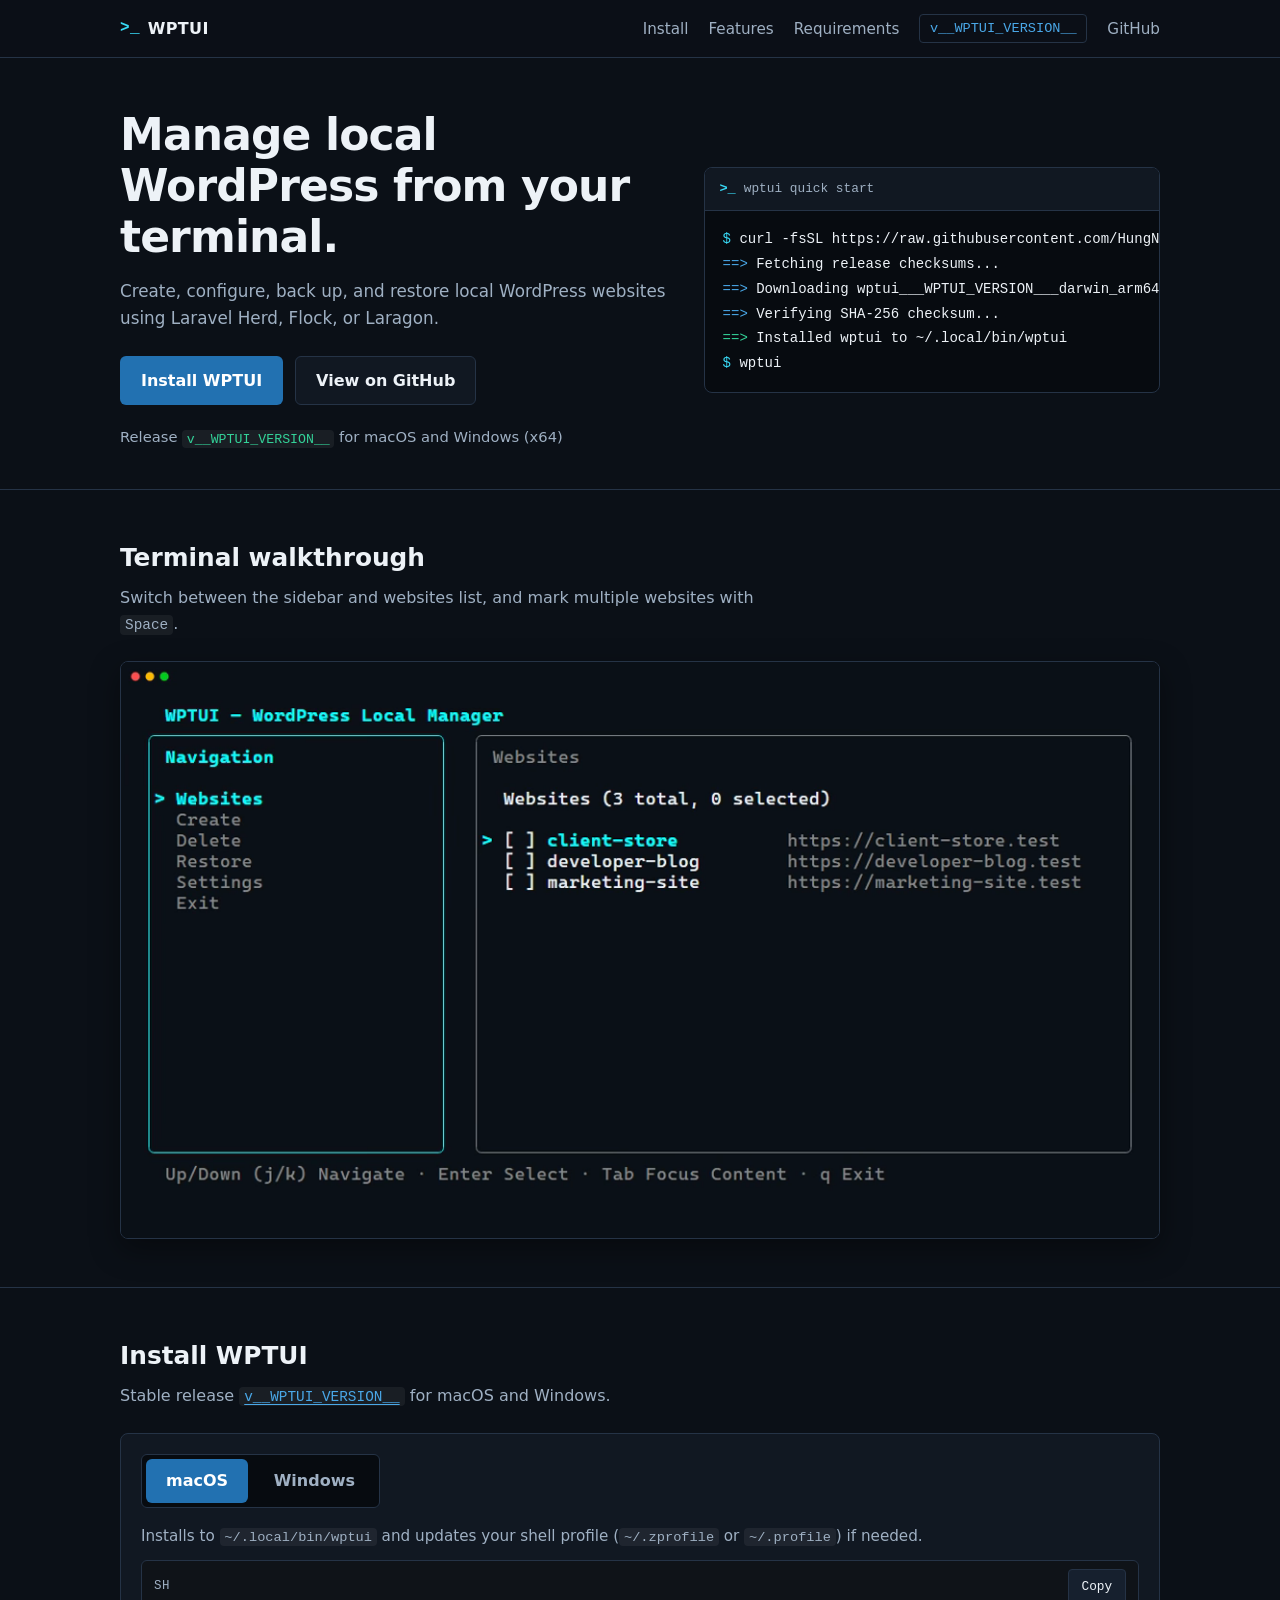
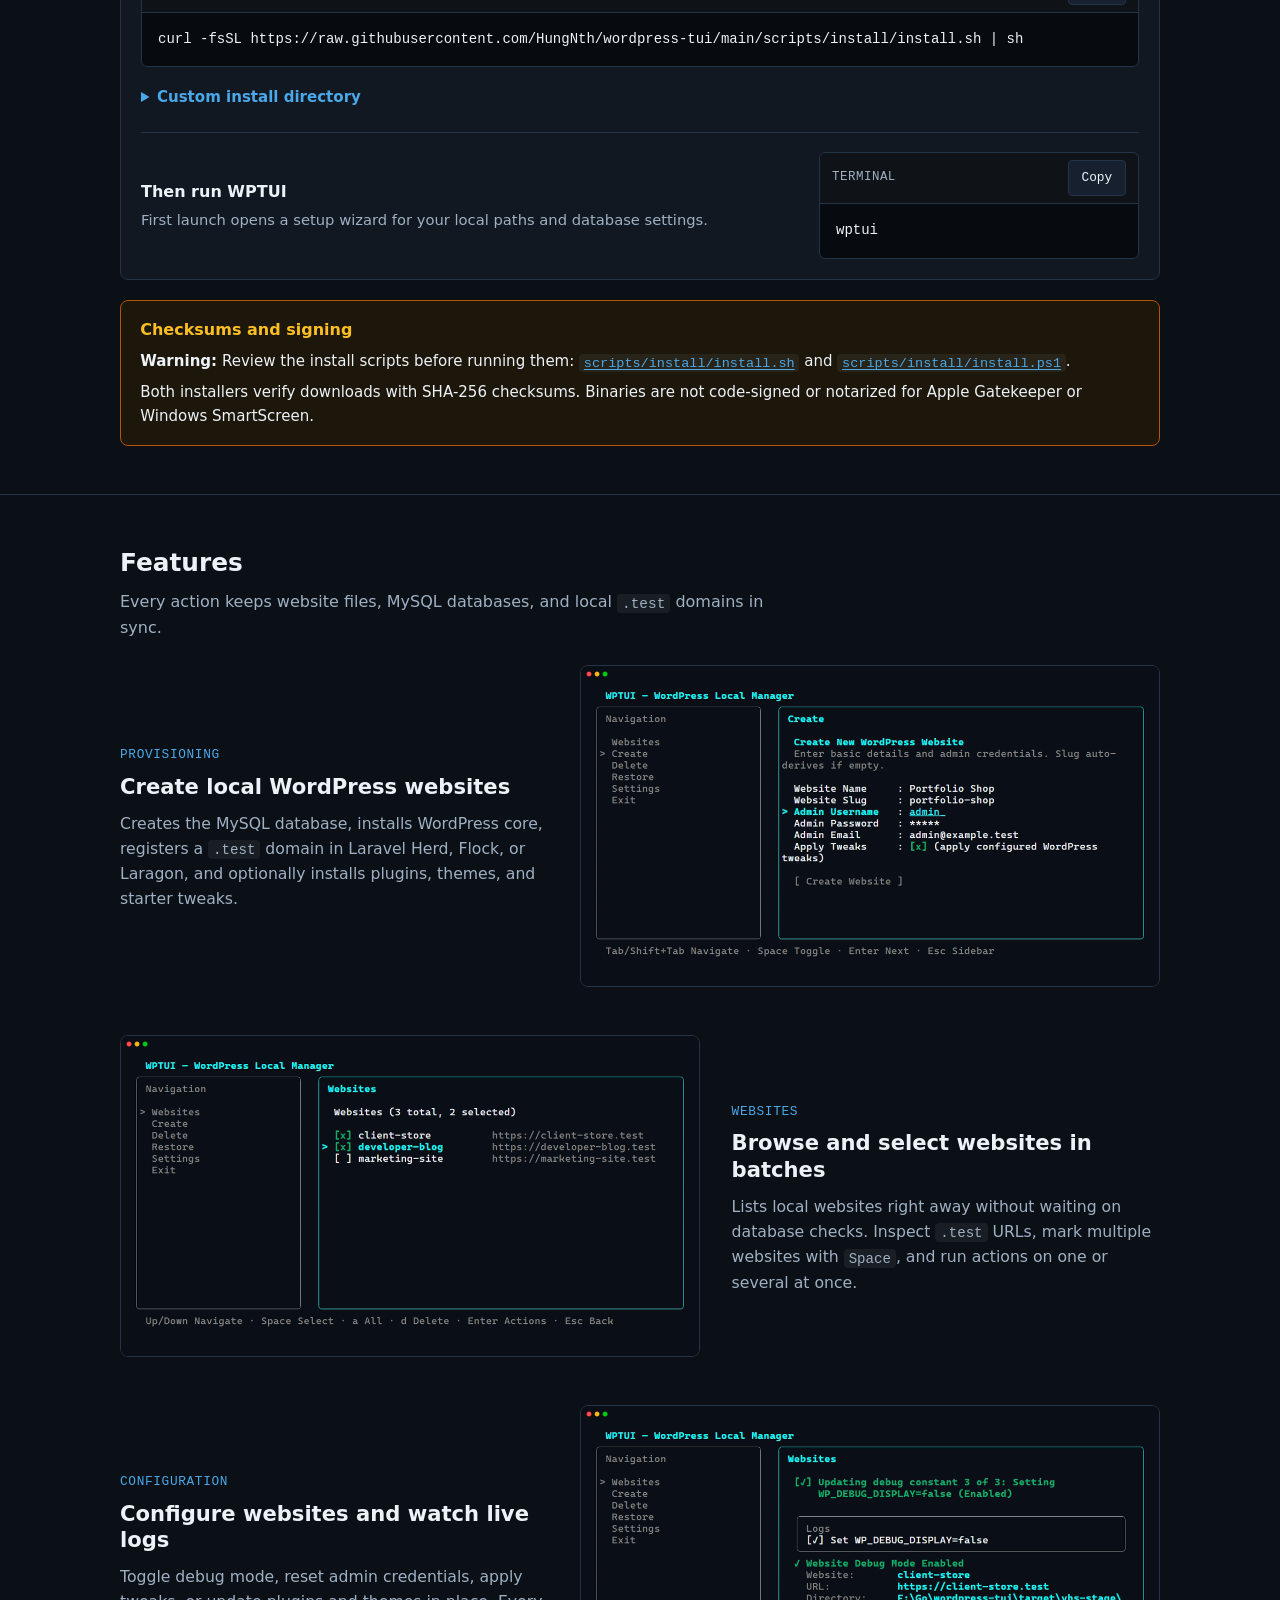
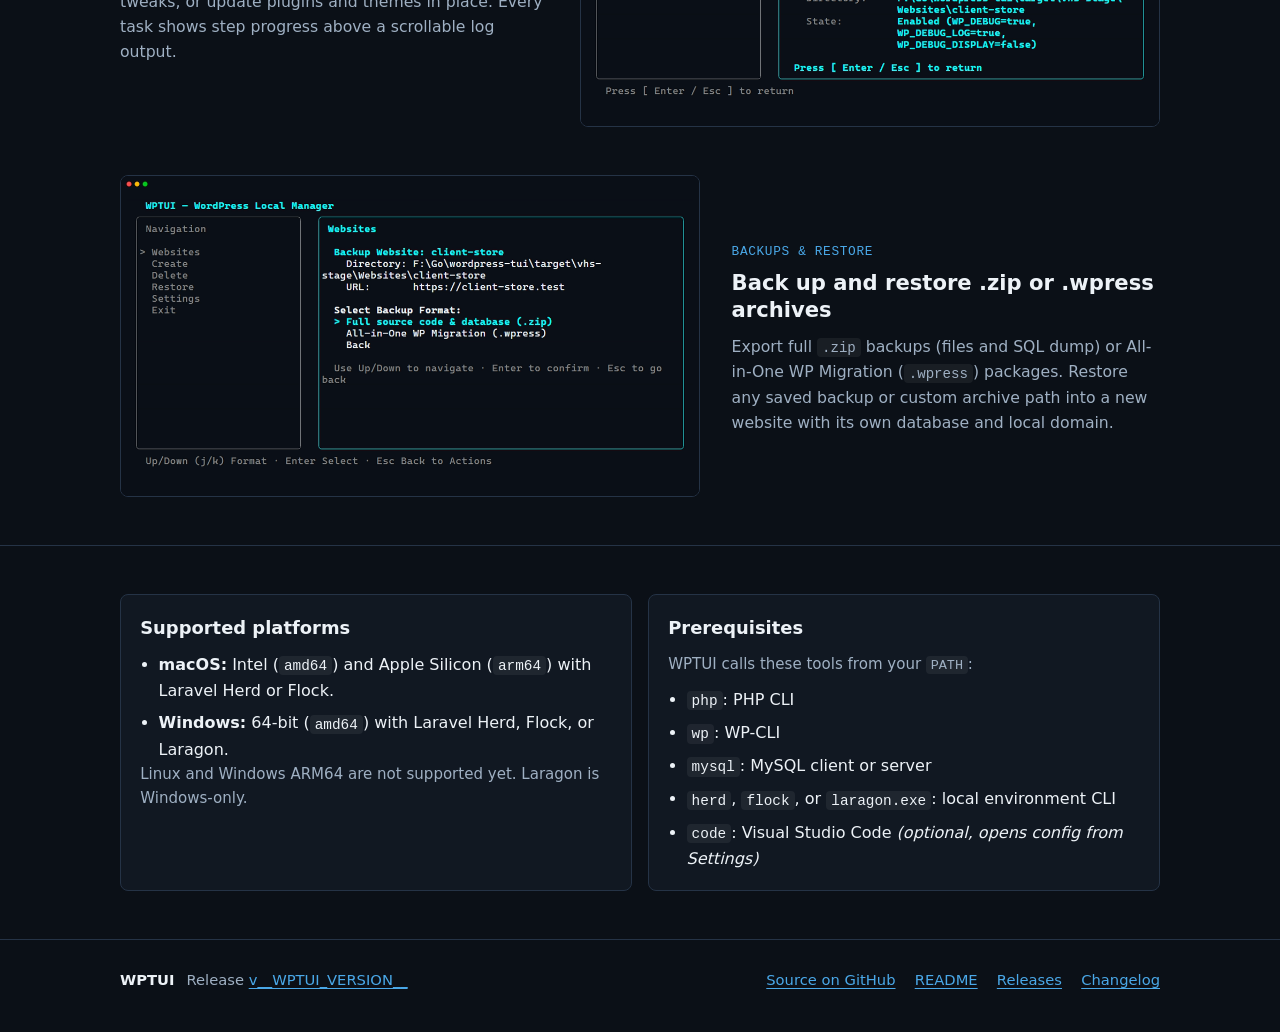
==== commit f2fd40c0: "docs(pages): tighten landing page copy Replace capitalized internal glossary terms and repetitive wo" ====
--- a/website/index.html
+++ b/website/index.html
@@ -5,19 +5,19 @@
   <meta name="viewport" content="width=device-width, initial-scale=1">
   <meta name="color-scheme" content="dark">
   <meta name="theme-color" content="#0b1017">
-  <title>WPTUI: Manage local WordPress without leaving your terminal</title>
-  <meta name="description" content="WordPress TUI (WPTUI) manages local WordPress Websites through an interactive terminal interface on macOS and Windows.">
+  <title>WPTUI: Manage local WordPress from your terminal</title>
+  <meta name="description" content="Manage local WordPress websites from your terminal on macOS and Windows. Works with Laravel Herd, Flock, and Laragon.">
   <link rel="canonical" href="https://hungnth.github.io/wordpress-tui/">
   <link rel="icon" href="favicon.svg" type="image/svg+xml">
   <meta property="og:type" content="website">
   <meta property="og:site_name" content="WPTUI">
-  <meta property="og:title" content="WPTUI: Manage local WordPress without leaving your terminal">
-  <meta property="og:description" content="WordPress TUI (WPTUI) manages local WordPress Websites through an interactive terminal interface on macOS and Windows.">
+  <meta property="og:title" content="WPTUI: Manage local WordPress from your terminal">
+  <meta property="og:description" content="Manage local WordPress websites from your terminal on macOS and Windows. Works with Laravel Herd, Flock, and Laragon.">
   <meta property="og:url" content="https://hungnth.github.io/wordpress-tui/">
   <meta property="og:image" content="https://hungnth.github.io/wordpress-tui/wptui-demo-preview.png">
   <meta property="og:image:width" content="1080">
   <meta property="og:image:height" content="600">
-  <meta property="og:image:alt" content="WPTUI terminal interface preview showing Websites Hub with local WordPress installations">
+  <meta property="og:image:alt" content="WPTUI terminal interface showing local WordPress websites">
   <meta name="twitter:card" content="summary_large_image">
   <link rel="stylesheet" href="styles.css?v=__WPTUI_VERSION__">
 </head>
@@ -44,16 +44,16 @@
     <section id="top" class="hero">
       <div class="container hero-grid">
         <div class="hero-copy">
-          <h1>Manage local WordPress without leaving your terminal.</h1>
+          <h1>Manage local WordPress from your terminal.</h1>
           <p class="hero-lead">
-            WordPress TUI (WPTUI) manages local WordPress <strong>Websites</strong> from your terminal: Provisioning, Website Configuration, Website Backup, and Website Restoration for Laravel Herd, Flock, and Laragon.
+            Create, configure, back up, and restore local WordPress websites using Laravel Herd, Flock, or Laragon.
           </p>
           <div class="hero-actions">
             <a class="btn btn-primary" href="#install">Install WPTUI</a>
             <a class="btn btn-secondary" href="https://github.com/HungNth/wordpress-tui">View on GitHub</a>
           </div>
           <p class="hero-release-note">
-            Application Release <a href="https://github.com/HungNth/wordpress-tui/releases/tag/v__WPTUI_VERSION__"><code>v__WPTUI_VERSION__</code></a> for macOS and Windows (x64)
+            Release <a href="https://github.com/HungNth/wordpress-tui/releases/tag/v__WPTUI_VERSION__"><code>v__WPTUI_VERSION__</code></a> for macOS and Windows (x64)
           </p>
         </div>
 
@@ -77,7 +77,7 @@
         <div class="section-head">
           <h2 id="demo-heading">Terminal walkthrough</h2>
           <p>
-            Switching between Sidebar Navigation and Websites Hub, and multi-selecting local Websites with <code>Space</code>.
+            Switch between the sidebar and websites list, and mark multiple websites with <code>Space</code>.
           </p>
         </div>
         <div class="demo-viewport">
@@ -90,11 +90,11 @@
             preload="metadata"
             width="1080"
             height="600"
-            aria-label="WPTUI Master-Detail terminal interface demonstration"
+            aria-label="WPTUI terminal interface walkthrough"
           >
             <source src="wptui-demo.webm" type="video/webm">
             <source src="wptui-demo.mp4" type="video/mp4">
-            <img src="wptui-demo-preview.png" alt="WPTUI terminal interface preview showing Websites Hub with local WordPress installations" width="1080" height="600">
+            <img src="wptui-demo-preview.png" alt="WPTUI terminal interface showing local WordPress websites" width="1080" height="600">
           </video>
         </div>
       </div>
@@ -105,7 +105,7 @@
         <div class="section-head">
           <h2 id="install-heading">Install WPTUI</h2>
           <p>
-            Install stable Application Release (<a href="https://github.com/HungNth/wordpress-tui/releases/tag/v__WPTUI_VERSION__"><code>v__WPTUI_VERSION__</code></a>) for macOS or Windows.
+            Stable release <a href="https://github.com/HungNth/wordpress-tui/releases/tag/v__WPTUI_VERSION__"><code>v__WPTUI_VERSION__</code></a> for macOS and Windows.
           </p>
         </div>
 
@@ -192,7 +192,7 @@
           >
             <h3 class="panel-heading">Windows</h3>
             <p class="panel-note">
-              Open PowerShell. Installs to <code>%LOCALAPPDATA%\Programs\wptui\wptui.exe</code> and updates your User <code>PATH</code>.
+              Open PowerShell. Installs to <code>%LOCALAPPDATA%\Programs\wptui\wptui.exe</code> and updates your user <code>PATH</code>.
             </p>
             <div class="command-block">
               <div class="command-bar">
@@ -235,8 +235,8 @@
 
           <div class="launch-row">
             <div class="launch-copy">
-              <strong>Then launch WPTUI</strong>
-              <span>First launch opens an interactive configuration wizard for your local paths and database settings.</span>
+              <strong>Then run WPTUI</strong>
+              <span>First launch opens a setup wizard for your local paths and database settings.</span>
             </div>
             <div class="command-block">
               <div class="command-bar">
@@ -258,15 +258,15 @@
         </div>
 
         <aside class="security-box" aria-labelledby="security-heading">
-          <h3 id="security-heading">Review and verification</h3>
+          <h3 id="security-heading">Checksums and signing</h3>
           <p>
-            <strong>Warning:</strong> Always review remote scripts before executing them in your shell:
+            <strong>Warning:</strong> Review the install scripts before running them:
             <a href="https://github.com/HungNth/wordpress-tui/blob/main/scripts/install/install.sh"><code>scripts/install/install.sh</code></a>
             and
             <a href="https://github.com/HungNth/wordpress-tui/blob/main/scripts/install/install.ps1"><code>scripts/install/install.ps1</code></a>.
           </p>
           <p>
-            Installers verify downloaded release archives with SHA-256 checksums. Executables are not currently code-signed or notarized for Apple Gatekeeper or Windows SmartScreen.
+            Both installers verify downloads with SHA-256 checksums. Binaries are not code-signed or notarized for Apple Gatekeeper or Windows SmartScreen.
           </p>
         </aside>
       </div>
@@ -275,9 +275,9 @@
     <section id="features" class="section" aria-labelledby="features-heading">
       <div class="container">
         <div class="section-head">
-          <h2 id="features-heading">Core workflows</h2>
+          <h2 id="features-heading">Features</h2>
           <p>
-            Every operation keeps Website files, MySQL databases, and local hostnames in sync.
+            Every action keeps website files, MySQL databases, and local <code>.test</code> domains in sync.
           </p>
         </div>
 
@@ -285,9 +285,9 @@
           <article class="feature-row">
             <div class="feature-copy">
               <span class="feature-kicker">Provisioning</span>
-              <h3>Create local Websites with validated inputs</h3>
+              <h3>Create local WordPress websites</h3>
               <p>
-                WPTUI creates the MySQL database, installs WordPress core, registers a local <code>.test</code> domain in Laravel Herd, Flock, or Laragon, applies WordPress tweaks, and installs API-driven Packages.
+                Creates the MySQL database, installs WordPress core, registers a <code>.test</code> domain in Laravel Herd, Flock, or Laragon, and optionally installs plugins, themes, and starter tweaks.
               </p>
             </div>
             <figure class="feature-media screenshot-frame">
@@ -295,7 +295,7 @@
                 <source srcset="screenshot-provisioning.webp" type="image/webp">
                 <img
                   src="screenshot-provisioning.png"
-                  alt="WPTUI Create Wizard screen inside the terminal showing Website Name Portfolio Shop, Website Slug portfolio-shop, Admin Username focus, and Apply Tweaks enabled"
+                  alt="WPTUI create wizard showing Portfolio Shop website details, admin username, and Apply Tweaks enabled"
                   width="1080"
                   height="600"
                   loading="lazy"
@@ -307,10 +307,10 @@
 
           <article class="feature-row feature-row-reverse">
             <div class="feature-copy">
-              <span class="feature-kicker">Websites Hub</span>
-              <h3>Browse and batch-select local Websites</h3>
+              <span class="feature-kicker">Websites</span>
+              <h3>Browse and select websites in batches</h3>
               <p>
-                List local WordPress Websites without blocking on database checks. Inspect <code>.test</code> URLs, mark multiple Websites with <code>Space</code>, and run single or batch actions from the Content Pane.
+                Lists local websites right away without waiting on database checks. Inspect <code>.test</code> URLs, mark multiple websites with <code>Space</code>, and run actions on one or several at once.
               </p>
             </div>
             <figure class="feature-media screenshot-frame">
@@ -318,7 +318,7 @@
                 <source srcset="screenshot-hub.webp" type="image/webp">
                 <img
                   src="screenshot-hub.png"
-                  alt="WPTUI Websites Hub screen displaying three local WordPress Websites with .test URLs and green multi-select checkmarks on client-store and developer-blog"
+                  alt="WPTUI websites list showing three local WordPress websites with .test URLs and multi-select checkmarks on client-store and developer-blog"
                   width="1080"
                   height="600"
                   loading="lazy"
@@ -330,10 +330,10 @@
 
           <article class="feature-row">
             <div class="feature-copy">
-              <span class="feature-kicker">Website Configuration</span>
-              <h3>Track tasks in the In-Pane Progress Monitor</h3>
+              <span class="feature-kicker">Configuration</span>
+              <h3>Configure websites and watch live logs</h3>
               <p>
-                Toggle Website Debug Mode, reset administrator credentials, apply tweaks, or upgrade plugins and themes in place. The In-Pane Progress Monitor displays a Task Stepper above a scrollable Log Viewport and completion summary.
+                Toggle debug mode, reset admin credentials, apply tweaks, or update plugins and themes in place. Every task shows step progress above a scrollable log output.
               </p>
             </div>
             <figure class="feature-media screenshot-frame">
@@ -341,7 +341,7 @@
                 <source srcset="screenshot-progress.webp" type="image/webp">
                 <img
                   src="screenshot-progress.png"
-                  alt="WPTUI In-Pane Progress Monitor displaying completed green Task Stepper markers, log output for WP_DEBUG_DISPLAY, and a Website Debug Mode Enabled summary for client-store"
+                  alt="WPTUI progress view showing completed steps, WP_DEBUG_DISPLAY log output, and debug mode enabled for client-store"
                   width="1080"
                   height="600"
                   loading="lazy"
@@ -353,10 +353,10 @@
 
           <article class="feature-row feature-row-reverse">
             <div class="feature-copy">
-              <span class="feature-kicker">Website Backup &amp; Restoration</span>
-              <h3>Back up and restore ZIP or .wpress archives</h3>
+              <span class="feature-kicker">Backups &amp; restore</span>
+              <h3>Back up and restore .zip or .wpress archives</h3>
               <p>
-                Export Backup Archives as full ZIP files (code and SQL dump) or All-in-One WP Migration (<code>.wpress</code>) packages. Restore any discovered backup or custom Restore Archive path into a separate Website with its own database and Website Registration.
+                Export full <code>.zip</code> backups (files and SQL dump) or All-in-One WP Migration (<code>.wpress</code>) packages. Restore any saved backup or custom archive path into a new website with its own database and local domain.
               </p>
             </div>
             <figure class="feature-media screenshot-frame">
@@ -364,7 +364,7 @@
                 <source srcset="screenshot-backup.webp" type="image/webp">
                 <img
                   src="screenshot-backup.png"
-                  alt="WPTUI Backup Format selection screen for client-store showing Full source code and database (.zip) selected above All-in-One WP Migration (.wpress)"
+                  alt="WPTUI backup format screen for client-store showing .zip and .wpress options"
                   width="1080"
                   height="600"
                   loading="lazy"
@@ -390,21 +390,21 @@
             </li>
           </ul>
           <p class="muted-note">
-            Linux and Windows ARM64 are not currently supported. Laragon is available on Windows only.
+            Linux and Windows ARM64 are not supported yet. Laragon is Windows-only.
           </p>
         </article>
 
         <article class="info-panel">
           <h2>Prerequisites</h2>
           <p class="muted-note">
-            WPTUI runs native tools from your <code>PATH</code>:
+            WPTUI calls these tools from your <code>PATH</code>:
           </p>
           <ul class="clean-list">
             <li><code>php</code>: PHP CLI</li>
             <li><code>wp</code>: WP-CLI</li>
-            <li><code>mysql</code>: MySQL Client / Server</li>
-            <li><code>herd</code>, <code>flock</code>, or <code>laragon.exe</code>: Local Development Environment</li>
-            <li><code>code</code>: Visual Studio Code <em>(optional, for editing configuration from Settings)</em></li>
+            <li><code>mysql</code>: MySQL client or server</li>
+            <li><code>herd</code>, <code>flock</code>, or <code>laragon.exe</code>: local environment CLI</li>
+            <li><code>code</code>: Visual Studio Code <em>(optional, opens config from Settings)</em></li>
           </ul>
         </article>
       </div>
@@ -415,7 +415,7 @@
     <div class="container footer-inner">
       <div class="footer-brand">
         <strong>WPTUI</strong>
-        <span>Application Release <a href="https://github.com/HungNth/wordpress-tui/releases/tag/v__WPTUI_VERSION__">v__WPTUI_VERSION__</a></span>
+        <span>Release <a href="https://github.com/HungNth/wordpress-tui/releases/tag/v__WPTUI_VERSION__">v__WPTUI_VERSION__</a></span>
       </div>
       <nav class="footer-links" aria-label="Resources">
         <a href="https://github.com/HungNth/wordpress-tui">Source on GitHub</a>
